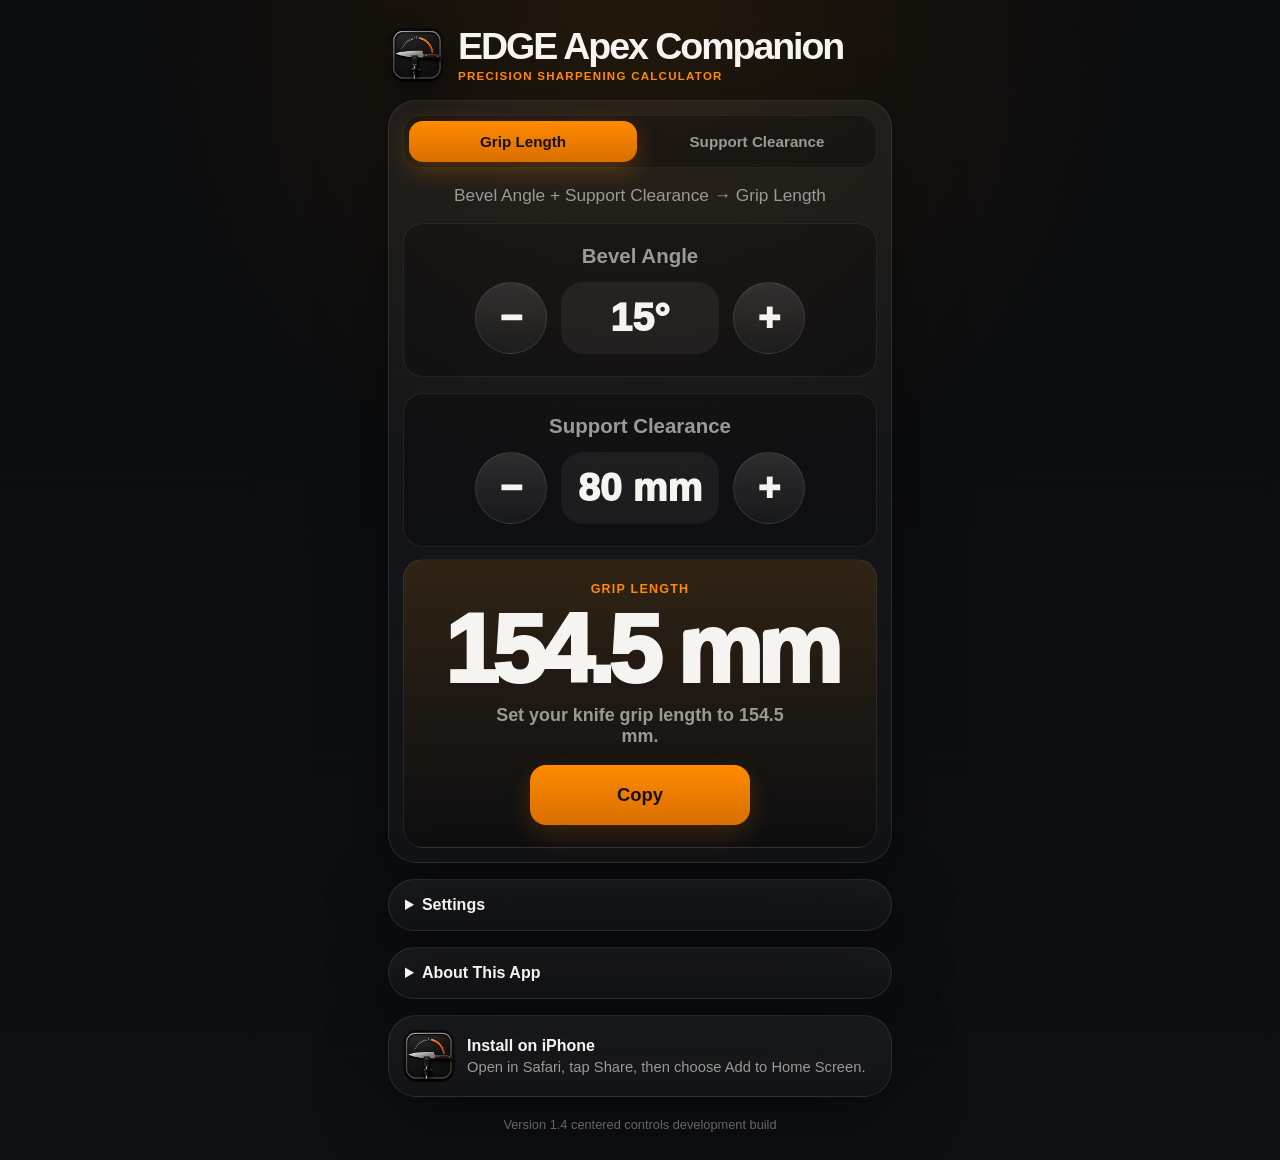
==== index.html @ a78cf737 "v1.4" ====
<!doctype html>
<html lang="en">
<head>
  <meta charset="utf-8">
  <meta name="viewport" content="width=device-width, initial-scale=1, viewport-fit=cover">
  <title>EDGE Apex Companion v1.4</title>
  <meta name="description" content="Grip Length and Support Clearance calculator for the EDGE Apex workflow.">
  <meta name="theme-color" content="#0D0F12">
  <meta name="apple-mobile-web-app-capable" content="yes">
  <meta name="apple-mobile-web-app-title" content="EDGE Apex">
  <meta name="apple-mobile-web-app-status-bar-style" content="black-translucent">
  <link rel="apple-touch-icon" href="assets/icons/icon-180.png">
  <link rel="icon" type="image/png" sizes="192x192" href="assets/icons/icon-192.png">
  <link rel="manifest" href="manifest.json">
  <link rel="stylesheet" href="src/style.css">
</head>
<body>
  <main class="app-shell">
    <header class="app-header">
      <img class="app-icon" src="assets/icons/icon-192.png" alt="">
      <div>
        <h1>EDGE Apex Companion</h1>
        <div class="subtitle">Precision Sharpening Calculator</div>
      </div>
    </header>

    <section class="calculator-card">
      <div class="tabs" role="tablist" aria-label="Calculator mode">
        <button class="tab active" id="tabGrip" type="button">Grip Length</button>
        <button class="tab" id="tabClearance" type="button">Support Clearance</button>
      </div>

      <section id="gripPanel" class="panel">
        <p class="mode-note">Bevel Angle + Support Clearance → Grip Length</p>

        <div class="field-card">
          <label for="angleGrip">Bevel Angle</label>
          <div class="control">
            <button type="button" onclick="stepValue('angleGrip',-0.5)">−</button>
            <input id="angleGrip" value="15" inputmode="decimal">
            <button type="button" onclick="stepValue('angleGrip',0.5)">+</button>
            <span>°</span>
          </div>
        </div>

        <div class="field-card">
          <label for="clearance">Support Clearance</label>
          <div class="control">
            <button type="button" onclick="stepValue('clearance',-1)">−</button>
            <input id="clearance" value="80" inputmode="decimal">
            <button type="button" onclick="stepValue('clearance',1)">+</button>
            <span>mm</span>
          </div>
        </div>

        <div class="result-card">
          <div>
            <div class="result-label">Grip Length</div>
            <div id="gripLengthResult" class="result-value">154.5 mm</div>
            <div id="gripHelp" class="result-help">Set your knife grip length to 154.5 mm.</div>
          </div>
          <button class="copy-btn" type="button" onclick="copyResult()">Copy</button>
        </div>
      </section>

      <section id="clearancePanel" class="panel hidden">
        <p class="mode-note">Bevel Angle + Grip Length → Support Clearance</p>

        <div class="field-card">
          <label for="angleClearance">Bevel Angle</label>
          <div class="control">
            <button type="button" onclick="stepValue('angleClearance',-0.5)">−</button>
            <input id="angleClearance" value="15" inputmode="decimal">
            <button type="button" onclick="stepValue('angleClearance',0.5)">+</button>
            <span>°</span>
          </div>
        </div>

        <div class="field-card">
          <label for="gripLength">Grip Length</label>
          <div class="control">
            <button type="button" onclick="stepValue('gripLength',-1)">−</button>
            <input id="gripLength" value="154.5" inputmode="decimal">
            <button type="button" onclick="stepValue('gripLength',1)">+</button>
            <span>mm</span>
          </div>
        </div>

        <div class="result-card">
          <div>
            <div class="result-label">Support Clearance</div>
            <div id="clearanceResult" class="result-value">80.0 mm</div>
            <div id="clearanceHelp" class="result-help">Set wheel-to-support clearance to 80.0 mm.</div>
          </div>
          <button class="copy-btn" type="button" onclick="copyResult()">Copy</button>
        </div>
      </section>
    </section>

    <details class="settings-card">
      <summary>Settings</summary>

      <div class="field-card compact">
        <label for="wheel">Grinding Wheel Diameter</label>
        <div class="control">
          <button type="button" onclick="stepValue('wheel',-1)">−</button>
          <input id="wheel" value="250" inputmode="decimal">
          <button type="button" onclick="stepValue('wheel',1)">+</button>
          <span>mm</span>
        </div>
      </div>

      <div class="field-card compact">
        <label for="support">Universal Support Diameter</label>
        <div class="control">
          <button type="button" onclick="stepValue('support',-0.5)">−</button>
          <input id="support" value="12" inputmode="decimal">
          <button type="button" onclick="stepValue('support',0.5)">+</button>
          <span>mm</span>
        </div>
      </div>

      <button class="secondary-action" type="button" onclick="resetDefaults()">Reset Defaults</button>
    </details>

    <details class="settings-card">
      <summary>About This App</summary>
      <p class="about-copy">EDGE Apex Companion is a development build for calculating Grip Length and Support Clearance.</p>
      <ul class="checklist">
        <li>✅ App icon finalized</li>
        <li>✅ Hero image finalized</li>
        <li>✅ Grip Length calculator</li>
        <li>✅ Support Clearance calculator</li>
        <li>✅ Add to Home Screen support</li>
        <li>✅ Offline support</li>
      </ul>
    </details>

    <section class="install-card">
      <img src="assets/icons/icon-180.png" alt="">
      <div>
        <strong>Install on iPhone</strong>
        <p>Open in Safari, tap Share, then choose Add to Home Screen.</p>
      </div>
    </section>

    <footer class="footer">Version 1.4 centered controls development build</footer>
  </main>

  <div id="toast" role="status">Copied</div>
  <script src="src/app.js"></script>
</body>
</html>
---- src/style.css ----
:root {
  color-scheme: dark;
  --bg: #0D0F12;
  --panel: #151719;
  --panel-2: #1D2023;
  --text: #F5F4F1;
  --muted: #9A9A96;
  --line: #2A2E33;
  --orange: #FF8A00;
  --orange-2: #D96F00;
  --danger: #ff6b5f;
}

* { box-sizing: border-box; -webkit-tap-highlight-color: transparent; }

html, body { margin: 0; min-height: 100%; }

body {
  font-family: -apple-system, BlinkMacSystemFont, "SF Pro Display", "Segoe UI", sans-serif;
  background:
    radial-gradient(circle at top, rgba(255,138,0,.10), transparent 38%),
    linear-gradient(180deg, #0A0B0D, var(--bg));
  color: var(--text);
}

.app-shell {
  width: min(100%, 540px);
  margin: 0 auto;
  padding: max(18px, env(safe-area-inset-top)) 18px max(24px, env(safe-area-inset-bottom));
}

.app-header {
  display: flex;
  align-items: center;
  gap: 14px;
  padding: 10px 2px 18px;
}

.app-icon {
  width: 54px;
  height: 54px;
  border-radius: 14px;
  box-shadow: 0 10px 28px rgba(0,0,0,.45);
  flex: 0 0 auto;
}

h1 {
  margin: 0;
  font-size: clamp(1.7rem, 7vw, 2.35rem);
  line-height: .96;
  letter-spacing: -.055em;
}

.subtitle {
  margin-top: 6px;
  color: var(--orange);
  text-transform: uppercase;
  letter-spacing: .11em;
  font-size: .72rem;
  font-weight: 850;
}

.calculator-card, .settings-card, .install-card {
  background: linear-gradient(180deg, rgba(255,255,255,.055), rgba(255,255,255,.025));
  border: 1px solid rgba(255,255,255,.09);
  border-radius: 28px;
  box-shadow: 0 24px 70px rgba(0,0,0,.42);
}

.calculator-card {
  overflow: hidden;
  padding: 14px;
}

.tabs {
  display: grid;
  grid-template-columns: 1fr 1fr;
  padding: 5px;
  gap: 6px;
  border-radius: 18px;
  background: rgba(0,0,0,.28);
  border: 1px solid rgba(255,255,255,.06);
}

.tab {
  border: 0;
  border-radius: 14px;
  padding: 12px 8px;
  background: transparent;
  color: var(--muted);
  font-weight: 850;
  font-size: .95rem;
}

.tab.active {
  background: linear-gradient(180deg, var(--orange), var(--orange-2));
  color: #17100A;
  box-shadow: 0 8px 24px rgba(255,138,0,.25);
}

.mode-note {
  color: var(--muted);
  font-size: .92rem;
  margin: 16px 4px 14px;
}

.field-card, .result-card {
  background: rgba(0,0,0,.24);
  border: 1px solid rgba(255,255,255,.075);
  border-radius: 20px;
  padding: 14px;
  margin-top: 12px;
}

.field-card.compact { margin-top: 14px; }

label {
  display: block;
  color: var(--muted);
  font-weight: 750;
  margin-bottom: 9px;
}

.control {
  display: grid;
  grid-template-columns: 46px 1fr 46px 42px;
  gap: 8px;
  align-items: center;
}

.control button {
  height: 46px;
  border-radius: 50%;
  border: 1px solid rgba(255,255,255,.10);
  background: linear-gradient(180deg, rgba(255,255,255,.12), rgba(255,255,255,.04));
  color: var(--text);
  font-size: 1.45rem;
  font-weight: 800;
}

input {
  width: 100%;
  height: 48px;
  border: 0;
  outline: 0;
  border-radius: 14px;
  background: rgba(255,255,255,.055);
  color: var(--text);
  font-size: 1.7rem;
  text-align: center;
  font-weight: 850;
}

.control span {
  color: var(--muted);
  font-weight: 800;
}

.result-card {
  display: grid;
  grid-template-columns: 1fr auto;
  gap: 14px;
  align-items: center;
  background: linear-gradient(180deg, rgba(255,138,0,.12), rgba(0,0,0,.22));
}

.result-label {
  color: var(--orange);
  text-transform: uppercase;
  letter-spacing: .10em;
  font-size: .78rem;
  font-weight: 900;
}

.result-value {
  margin-top: 4px;
  font-size: clamp(2.6rem, 14vw, 4.1rem);
  line-height: .95;
  font-weight: 950;
  letter-spacing: -.06em;
}

.result-help {
  margin-top: 9px;
  color: var(--muted);
  font-weight: 650;
}

.copy-btn, .secondary-action {
  border: 0;
  border-radius: 16px;
  background: linear-gradient(180deg, var(--orange), var(--orange-2));
  color: #17100A;
  font-weight: 900;
  padding: 14px 16px;
  box-shadow: 0 10px 24px rgba(255,138,0,.18);
}

.settings-card {
  padding: 16px;
  margin-top: 16px;
}

summary {
  cursor: pointer;
  font-weight: 900;
  color: var(--text);
}

.about-copy, .checklist {
  color: var(--muted);
  line-height: 1.45;
}

.checklist {
  padding-left: 18px;
}

.secondary-action {
  width: 100%;
  margin-top: 14px;
  background: transparent;
  color: var(--orange);
  border: 1px solid rgba(255,138,0,.45);
  box-shadow: none;
}

.install-card {
  margin-top: 16px;
  padding: 14px;
  display: flex;
  align-items: center;
  gap: 12px;
}

.install-card p {
  margin: 4px 0 0;
  color: var(--muted);
  font-size: .92rem;
}

.install-card img {
  width: 52px;
  height: 52px;
  border-radius: 14px;
  flex: 0 0 auto;
}

.footer {
  padding: 20px 0 4px;
  color: #666;
  text-align: center;
  font-size: .8rem;
}

.hidden { display: none; }

.error {
  color: var(--danger) !important;
  font-size: 1.6rem !important;
}

#toast {
  position: fixed;
  left: 50%;
  bottom: 24px;
  transform: translateX(-50%) translateY(18px);
  background: #191B1F;
  border: 1px solid rgba(255,255,255,.10);
  color: var(--text);
  padding: 10px 16px;
  border-radius: 999px;
  opacity: 0;
  transition: opacity .2s, transform .2s;
}

#toast.show {
  opacity: 1;
  transform: translateX(-50%) translateY(0);
}

@media (max-width: 380px) {
  .app-shell { padding-left: 12px; padding-right: 12px; }
  .app-icon { width: 48px; height: 48px; }
  h1 { font-size: 1.52rem; }
  .control { grid-template-columns: 58px 1fr 58px 42px; }
  .result-card { grid-template-columns: 1fr; }
  .copy-btn { width: 100%; }
}


/* v1.2 phone-first control sizing */
.control {
  grid-template-columns: 64px 1fr 64px 48px;
  gap: 12px;
}

.control button {
  width: 64px;
  height: 64px;
  font-size: 2.25rem;
  line-height: 1;
  font-weight: 950;
}

input {
  height: 64px;
  font-size: 2.35rem;
  font-weight: 950;
}

.control span {
  font-size: 1.55rem;
}

.field-card {
  padding: 18px;
  margin-top: 16px;
}

label {
  font-size: 1.25rem;
}

.result-value {
  font-size: clamp(4.2rem, 20vw, 5.6rem);
}

.result-help {
  font-size: 1.15rem;
}

.copy-btn {
  font-size: 1.1rem;
  min-height: 58px;
  min-width: 94px;
}

.mode-note {
  font-size: 1.05rem;
  line-height: 1.35;
}

@media (max-width: 380px) {
  .control {
    grid-template-columns: 56px 1fr 56px 40px;
    gap: 10px;
  }

  .control button {
    width: 56px;
    height: 56px;
    font-size: 2rem;
  }

  input {
    height: 58px;
    font-size: 2.1rem;
  }

  .result-value {
    font-size: clamp(3.8rem, 19vw, 5rem);
  }
}


/* v1.4 centered phone controls */
.field-card {
  text-align: center;
  padding: 20px 16px 22px;
}

label {
  text-align: center;
  font-size: 1.28rem;
  margin-bottom: 14px;
}

.control {
  display: grid;
  grid-template-columns: 72px minmax(128px, 1fr) 72px;
  gap: 14px;
  align-items: center;
  justify-content: center;
  max-width: 330px;
  margin: 0 auto;
}

.control button {
  width: 72px;
  height: 72px;
  border-radius: 50%;
  font-size: 2.4rem;
  line-height: 1;
}

.control span {
  display: none;
}

input {
  height: 72px;
  font-size: 2.45rem;
  border-radius: 22px;
}

.result-card {
  display: block;
  text-align: center;
  padding: 22px 18px;
}

.result-value {
  font-size: clamp(4.5rem, 22vw, 6rem);
  margin-top: 8px;
}

.result-help {
  font-size: 1.12rem;
  max-width: 320px;
  margin-left: auto;
  margin-right: auto;
}

.copy-btn {
  margin-top: 18px;
  width: min(100%, 220px);
  min-height: 60px;
  font-size: 1.15rem;
}

.mode-note {
  text-align: center;
  font-size: 1.08rem;
}

@media (max-width: 380px) {
  .control {
    grid-template-columns: 62px minmax(108px, 1fr) 62px;
    gap: 10px;
    max-width: 290px;
  }

  .control button {
    width: 62px;
    height: 62px;
    font-size: 2.15rem;
  }

  input {
    height: 64px;
    font-size: 2.15rem;
  }

  .result-value {
    font-size: clamp(3.9rem, 20vw, 5.2rem);
  }
}
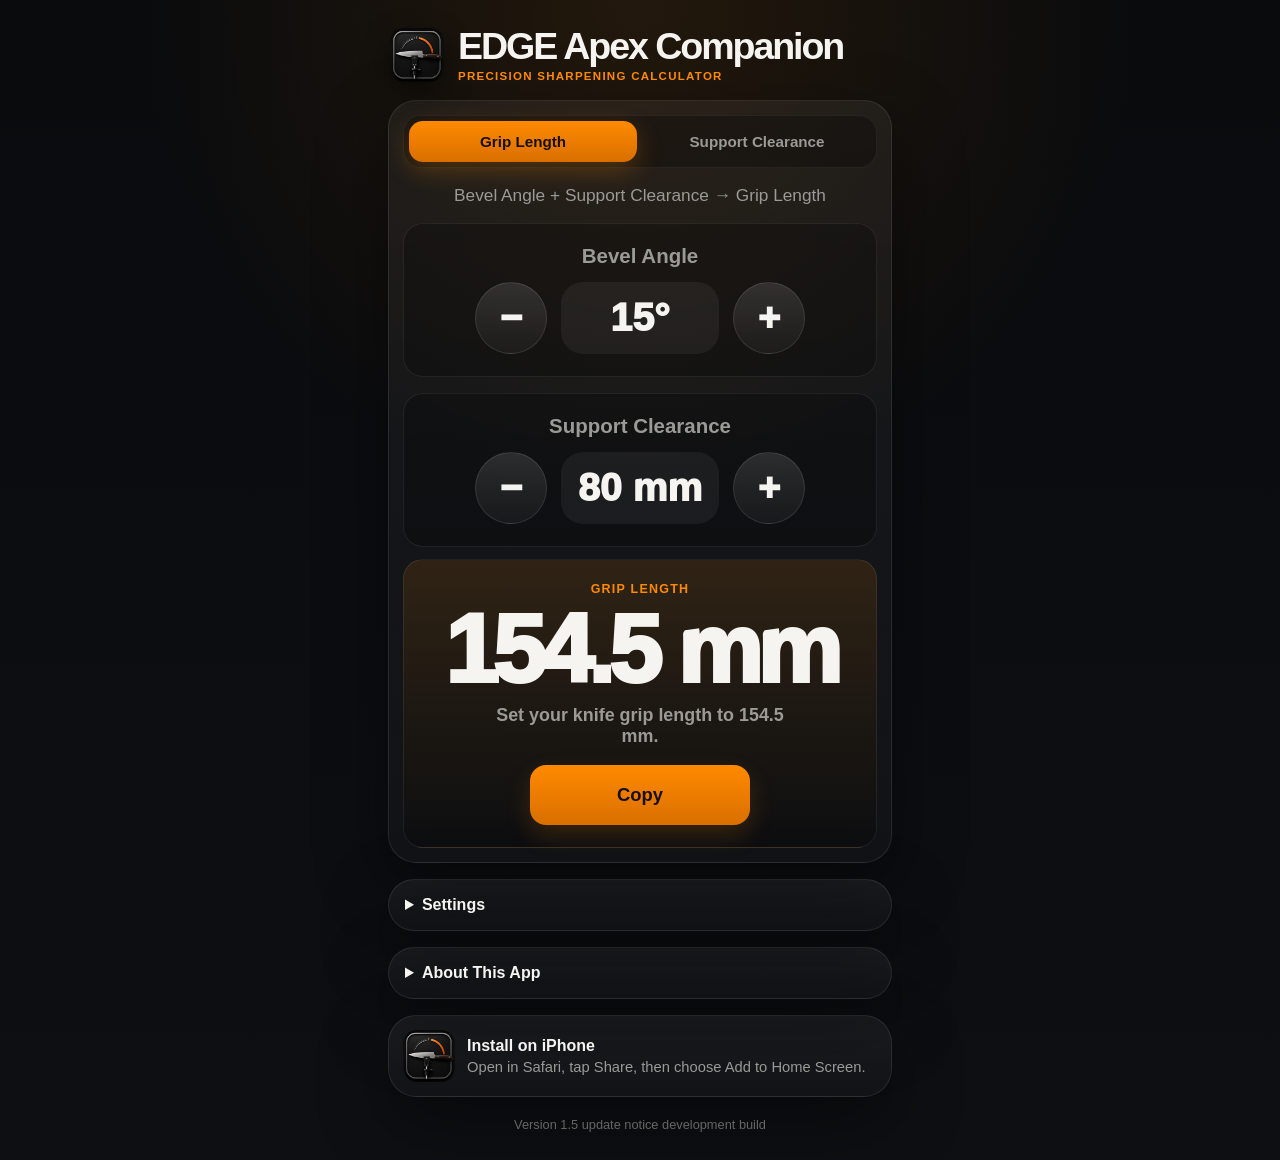
==== commit 7317635b: "v1.4" ====
--- a/index.html
+++ b/index.html
@@ -3,7 +3,7 @@
 <head>
   <meta charset="utf-8">
   <meta name="viewport" content="width=device-width, initial-scale=1, viewport-fit=cover">
-  <title>EDGE Apex Companion v1.4</title>
+  <title>EDGE Apex Companion v1.5</title>
   <meta name="description" content="Grip Length and Support Clearance calculator for the EDGE Apex workflow.">
   <meta name="theme-color" content="#0D0F12">
   <meta name="apple-mobile-web-app-capable" content="yes">
@@ -126,6 +126,8 @@
     <details class="settings-card">
       <summary>About This App</summary>
       <p class="about-copy">EDGE Apex Companion is a development build for calculating Grip Length and Support Clearance.</p>
+      <p class="about-copy"><strong>Current version:</strong> 1.5</p>
+      <button class="secondary-action" type="button" onclick="checkForUpdate(true)">Check for Update</button>
       <ul class="checklist">
         <li>✅ App icon finalized</li>
         <li>✅ Hero image finalized</li>
@@ -144,7 +146,22 @@
       </div>
     </section>
 
-    <footer class="footer">Version 1.4 centered controls development build</footer>
+    <section class="update-card hidden" id="updateCard">
+      <div>
+        <strong>Update Available</strong>
+        <p id="updateMessage">A newer version of EDGE Apex Companion is available.</p>
+        <ol>
+          <li>Open this app while connected to the internet.</li>
+          <li>Tap <strong>Update Now</strong>.</li>
+          <li>Close the Home Screen app completely.</li>
+          <li>Reopen it.</li>
+        </ol>
+        <p class="small-note">If it still does not update, remove it from the Home Screen and add it again from Safari.</p>
+      </div>
+      <button class="secondary-action" type="button" onclick="updateNow()">Update Now</button>
+    </section>
+
+    <footer class="footer">Version 1.5 update notice development build</footer>
   </main>
 
   <div id="toast" role="status">Copied</div>
--- a/src/style.css
+++ b/src/style.css
@@ -456,3 +456,28 @@
     font-size: clamp(3.9rem, 20vw, 5.2rem);
   }
 }
+
+
+/* v1.5 update notice */
+.update-card {
+  margin-top: 16px;
+  padding: 16px;
+  background: linear-gradient(180deg, rgba(255,138,0,.14), rgba(255,255,255,.025));
+  border: 1px solid rgba(255,138,0,.35);
+  border-radius: 28px;
+  box-shadow: 0 24px 70px rgba(0,0,0,.42);
+}
+
+.update-card p,
+.update-card ol {
+  color: var(--muted);
+  line-height: 1.45;
+}
+
+.update-card ol {
+  padding-left: 22px;
+}
+
+.small-note {
+  font-size: .92rem;
+}
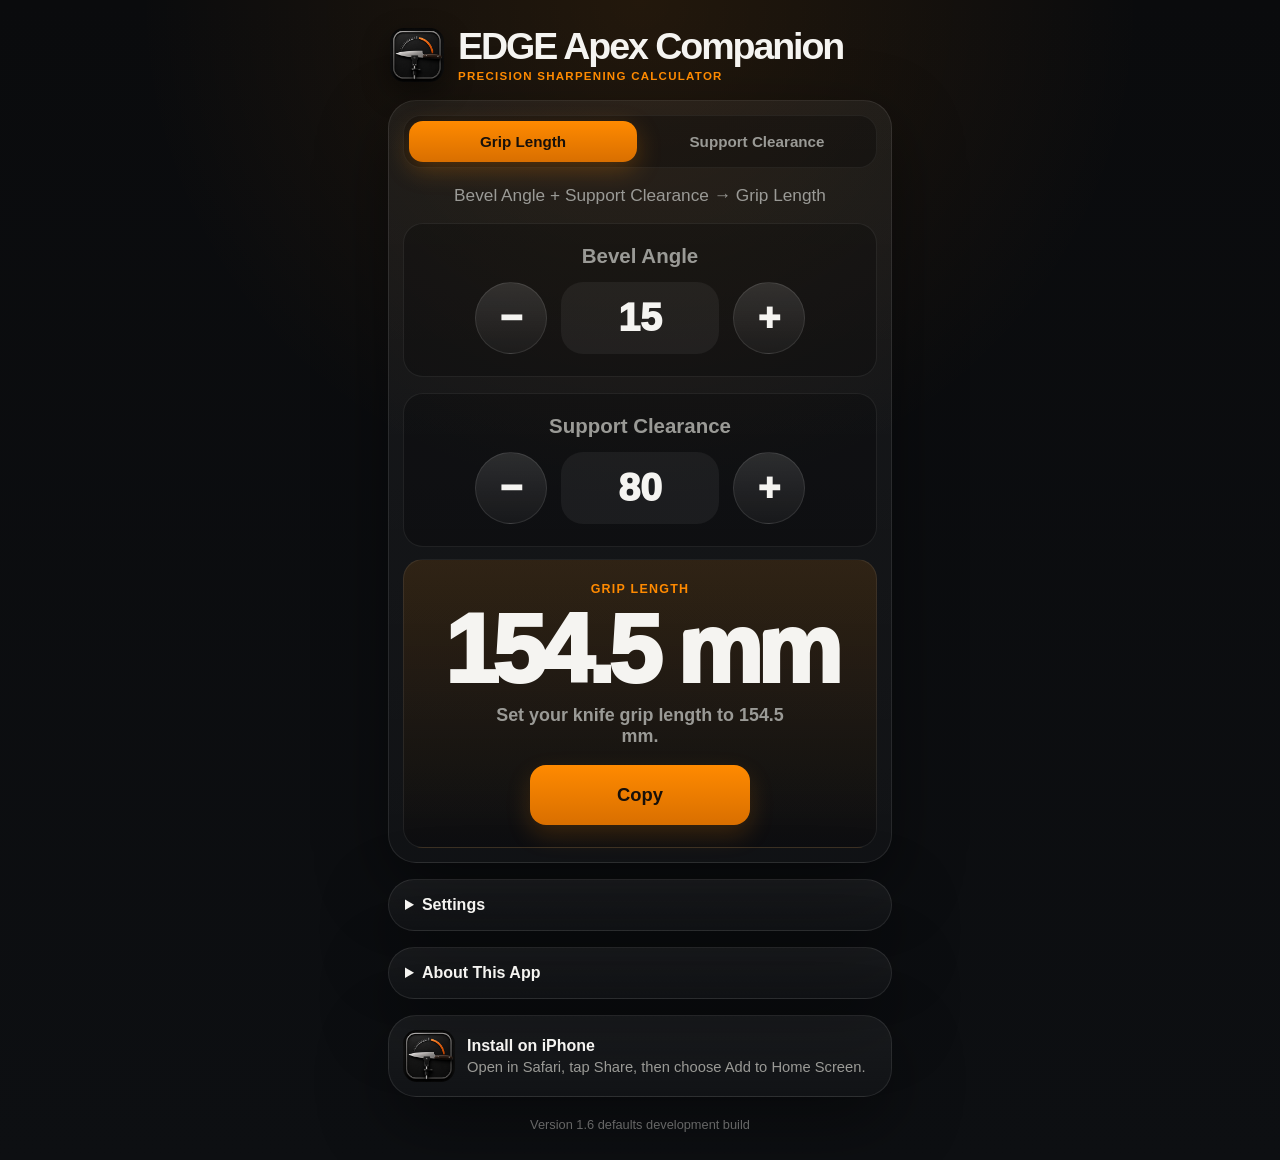
==== commit 142bf725: "v1.6" ====
--- a/index.html
+++ b/index.html
@@ -3,7 +3,7 @@
 <head>
   <meta charset="utf-8">
   <meta name="viewport" content="width=device-width, initial-scale=1, viewport-fit=cover">
-  <title>EDGE Apex Companion v1.5</title>
+  <title>EDGE Apex Companion v1.6</title>
   <meta name="description" content="Grip Length and Support Clearance calculator for the EDGE Apex workflow.">
   <meta name="theme-color" content="#0D0F12">
   <meta name="apple-mobile-web-app-capable" content="yes">
@@ -111,14 +111,36 @@
       </div>
 
       <div class="field-card compact">
-        <label for="support">Universal Support Diameter</label>
+        <label for="defaultAngle">Default Bevel Angle</label>
         <div class="control">
-          <button type="button" onclick="stepValue('support',-0.5)">−</button>
-          <input id="support" value="12" inputmode="decimal">
-          <button type="button" onclick="stepValue('support',0.5)">+</button>
+          <button type="button" onclick="stepValue('defaultAngle',-0.5)">−</button>
+          <input id="defaultAngle" value="15" inputmode="decimal">
+          <button type="button" onclick="stepValue('defaultAngle',0.5)">+</button>
+          <span>°</span>
+        </div>
+      </div>
+
+      <div class="field-card compact">
+        <label for="defaultClearance">Default Support Clearance</label>
+        <div class="control">
+          <button type="button" onclick="stepValue('defaultClearance',-1)">−</button>
+          <input id="defaultClearance" value="80" inputmode="decimal">
+          <button type="button" onclick="stepValue('defaultClearance',1)">+</button>
           <span>mm</span>
         </div>
       </div>
+
+      <div class="field-card compact">
+        <label for="defaultGripLength">Default Grip Length</label>
+        <div class="control">
+          <button type="button" onclick="stepValue('defaultGripLength',-1)">−</button>
+          <input id="defaultGripLength" value="154.5" inputmode="decimal">
+          <button type="button" onclick="stepValue('defaultGripLength',1)">+</button>
+          <span>mm</span>
+        </div>
+      </div>
+
+      <button class="secondary-action" type="button" onclick="applyDefaults()">Apply Defaults</button>
 
       <button class="secondary-action" type="button" onclick="resetDefaults()">Reset Defaults</button>
     </details>
@@ -126,7 +148,7 @@
     <details class="settings-card">
       <summary>About This App</summary>
       <p class="about-copy">EDGE Apex Companion is a development build for calculating Grip Length and Support Clearance.</p>
-      <p class="about-copy"><strong>Current version:</strong> 1.5</p>
+      <p class="about-copy"><strong>Current version:</strong> 1.6</p>
       <button class="secondary-action" type="button" onclick="checkForUpdate(true)">Check for Update</button>
       <ul class="checklist">
         <li>✅ App icon finalized</li>
@@ -161,7 +183,7 @@
       <button class="secondary-action" type="button" onclick="updateNow()">Update Now</button>
     </section>
 
-    <footer class="footer">Version 1.5 update notice development build</footer>
+    <footer class="footer">Version 1.6 defaults development build</footer>
   </main>
 
   <div id="toast" role="status">Copied</div>
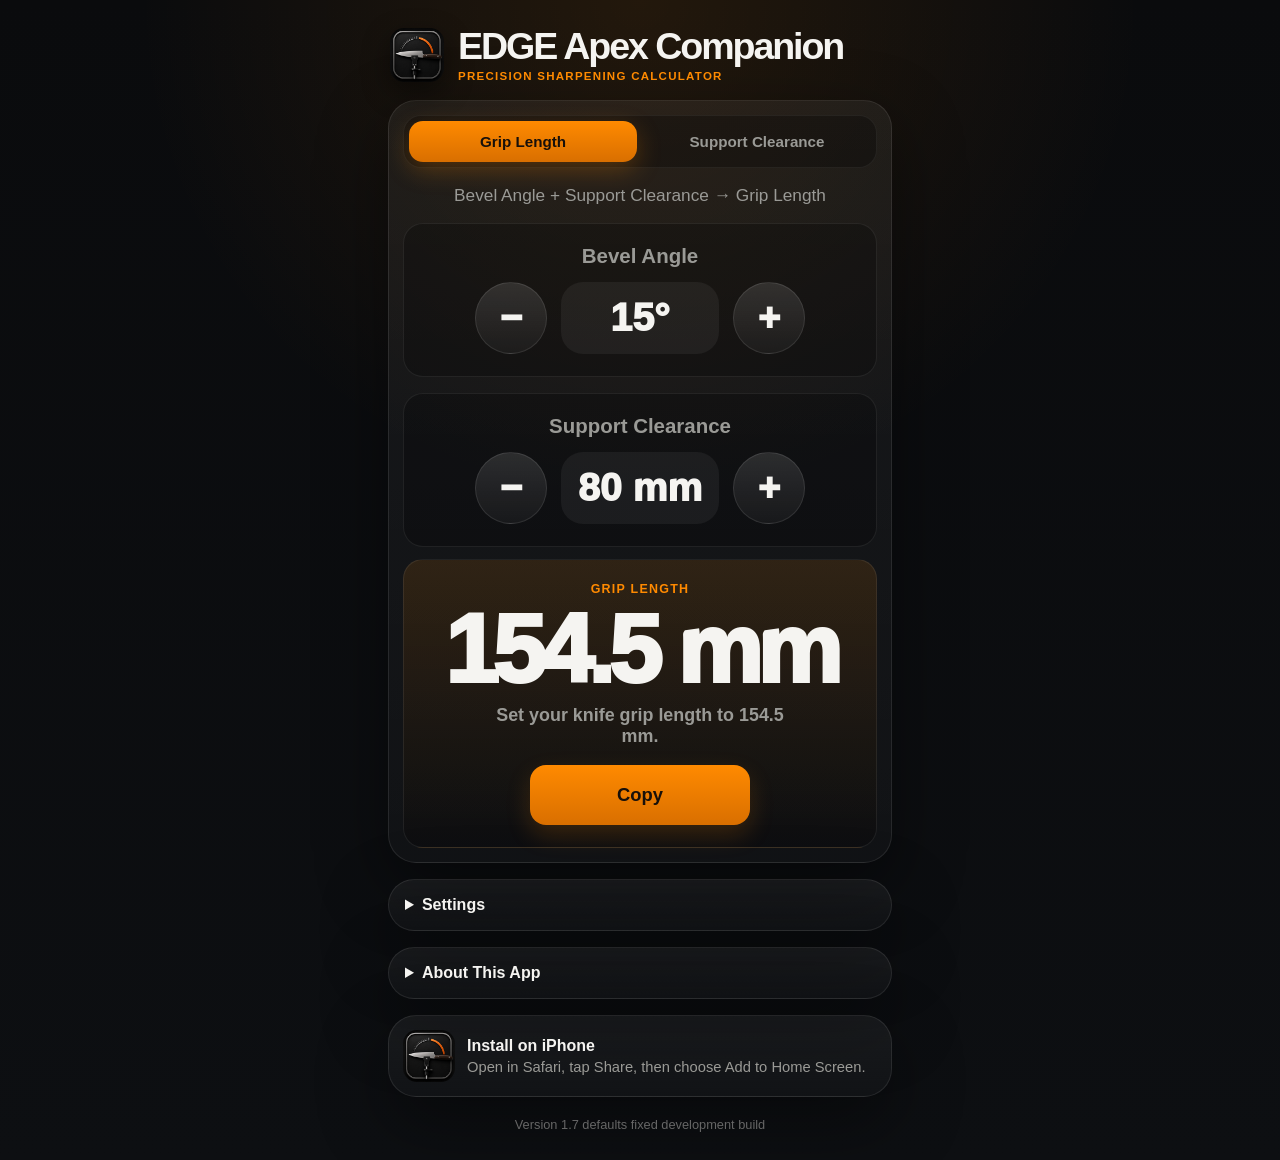
==== commit 05f7b1f5: "v1.7" ====
--- a/index.html
+++ b/index.html
@@ -3,7 +3,7 @@
 <head>
   <meta charset="utf-8">
   <meta name="viewport" content="width=device-width, initial-scale=1, viewport-fit=cover">
-  <title>EDGE Apex Companion v1.6</title>
+  <title>EDGE Apex Companion v1.7</title>
   <meta name="description" content="Grip Length and Support Clearance calculator for the EDGE Apex workflow.">
   <meta name="theme-color" content="#0D0F12">
   <meta name="apple-mobile-web-app-capable" content="yes">
@@ -140,7 +140,7 @@
         </div>
       </div>
 
-      <button class="secondary-action" type="button" onclick="applyDefaults()">Apply Defaults</button>
+      <button class="secondary-action" type="button" onclick="applyDefaults()">Apply Defaults to Current Tab</button>
 
       <button class="secondary-action" type="button" onclick="resetDefaults()">Reset Defaults</button>
     </details>
@@ -148,7 +148,7 @@
     <details class="settings-card">
       <summary>About This App</summary>
       <p class="about-copy">EDGE Apex Companion is a development build for calculating Grip Length and Support Clearance.</p>
-      <p class="about-copy"><strong>Current version:</strong> 1.6</p>
+      <p class="about-copy"><strong>Current version:</strong> 1.7</p>
       <button class="secondary-action" type="button" onclick="checkForUpdate(true)">Check for Update</button>
       <ul class="checklist">
         <li>✅ App icon finalized</li>
@@ -183,7 +183,7 @@
       <button class="secondary-action" type="button" onclick="updateNow()">Update Now</button>
     </section>
 
-    <footer class="footer">Version 1.6 defaults development build</footer>
+    <footer class="footer">Version 1.7 defaults fixed development build</footer>
   </main>
 
   <div id="toast" role="status">Copied</div>
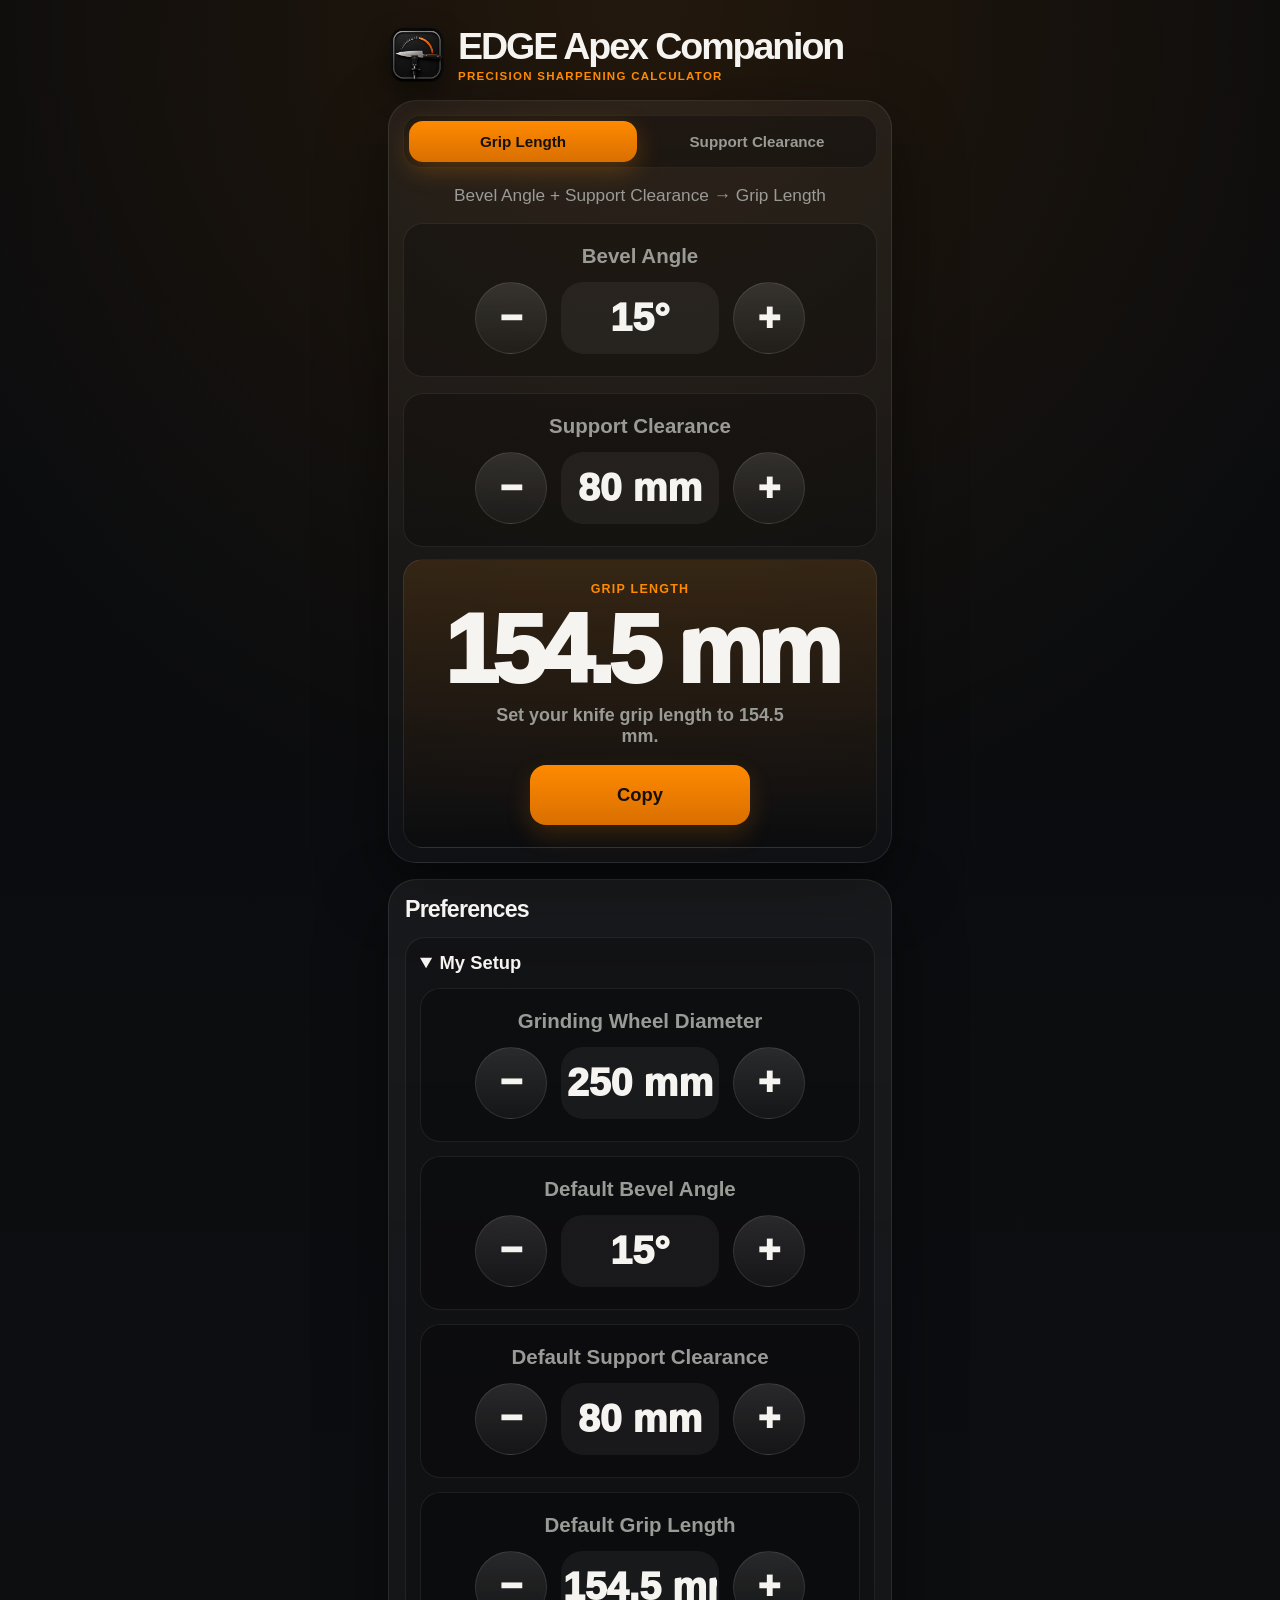
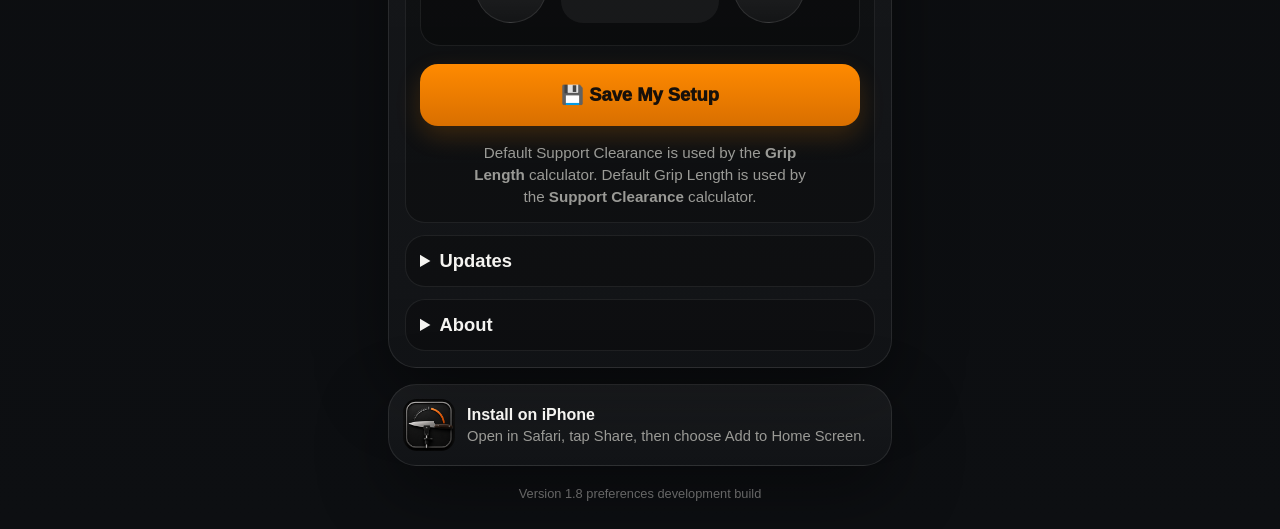
==== commit dd3e2a93: "v1.8" ====
--- a/index.html
+++ b/index.html
@@ -3,7 +3,7 @@
 <head>
   <meta charset="utf-8">
   <meta name="viewport" content="width=device-width, initial-scale=1, viewport-fit=cover">
-  <title>EDGE Apex Companion v1.7</title>
+  <title>EDGE Apex Companion v1.8</title>
   <meta name="description" content="Grip Length and Support Clearance calculator for the EDGE Apex workflow.">
   <meta name="theme-color" content="#0D0F12">
   <meta name="apple-mobile-web-app-capable" content="yes">
@@ -97,68 +97,79 @@
       </section>
     </section>
 
-    <details class="settings-card">
-      <summary>Settings</summary>
-
-      <div class="field-card compact">
-        <label for="wheel">Grinding Wheel Diameter</label>
-        <div class="control">
-          <button type="button" onclick="stepValue('wheel',-1)">−</button>
-          <input id="wheel" value="250" inputmode="decimal">
-          <button type="button" onclick="stepValue('wheel',1)">+</button>
-          <span>mm</span>
-        </div>
-      </div>
-
-      <div class="field-card compact">
-        <label for="defaultAngle">Default Bevel Angle</label>
-        <div class="control">
-          <button type="button" onclick="stepValue('defaultAngle',-0.5)">−</button>
-          <input id="defaultAngle" value="15" inputmode="decimal">
-          <button type="button" onclick="stepValue('defaultAngle',0.5)">+</button>
-          <span>°</span>
-        </div>
-      </div>
-
-      <div class="field-card compact">
-        <label for="defaultClearance">Default Support Clearance</label>
-        <div class="control">
-          <button type="button" onclick="stepValue('defaultClearance',-1)">−</button>
-          <input id="defaultClearance" value="80" inputmode="decimal">
-          <button type="button" onclick="stepValue('defaultClearance',1)">+</button>
-          <span>mm</span>
-        </div>
-      </div>
-
-      <div class="field-card compact">
-        <label for="defaultGripLength">Default Grip Length</label>
-        <div class="control">
-          <button type="button" onclick="stepValue('defaultGripLength',-1)">−</button>
-          <input id="defaultGripLength" value="154.5" inputmode="decimal">
-          <button type="button" onclick="stepValue('defaultGripLength',1)">+</button>
-          <span>mm</span>
-        </div>
-      </div>
-
-      <button class="secondary-action" type="button" onclick="applyDefaults()">Apply Defaults to Current Tab</button>
-
-      <button class="secondary-action" type="button" onclick="resetDefaults()">Reset Defaults</button>
-    </details>
-
-    <details class="settings-card">
-      <summary>About This App</summary>
-      <p class="about-copy">EDGE Apex Companion is a development build for calculating Grip Length and Support Clearance.</p>
-      <p class="about-copy"><strong>Current version:</strong> 1.7</p>
-      <button class="secondary-action" type="button" onclick="checkForUpdate(true)">Check for Update</button>
-      <ul class="checklist">
-        <li>✅ App icon finalized</li>
-        <li>✅ Hero image finalized</li>
-        <li>✅ Grip Length calculator</li>
-        <li>✅ Support Clearance calculator</li>
-        <li>✅ Add to Home Screen support</li>
-        <li>✅ Offline support</li>
-      </ul>
-    </details>
+    <section class="preferences-card">
+      <h2>Preferences</h2>
+
+      <details class="preference-section" open>
+        <summary>My Setup</summary>
+
+        <div class="field-card compact">
+          <label for="wheel">Grinding Wheel Diameter</label>
+          <div class="control">
+            <button type="button" onclick="stepValue('wheel',-1)">−</button>
+            <input id="wheel" value="250 mm" inputmode="decimal">
+            <button type="button" onclick="stepValue('wheel',1)">+</button>
+            <span>mm</span>
+          </div>
+        </div>
+
+        <div class="field-card compact">
+          <label for="defaultAngle">Default Bevel Angle</label>
+          <div class="control">
+            <button type="button" onclick="stepValue('defaultAngle',-0.5)">−</button>
+            <input id="defaultAngle" value="15°" inputmode="decimal">
+            <button type="button" onclick="stepValue('defaultAngle',0.5)">+</button>
+            <span>°</span>
+          </div>
+        </div>
+
+        <div class="field-card compact">
+          <label for="defaultClearance">Default Support Clearance</label>
+          <div class="control">
+            <button type="button" onclick="stepValue('defaultClearance',-1)">−</button>
+            <input id="defaultClearance" value="80 mm" inputmode="decimal">
+            <button type="button" onclick="stepValue('defaultClearance',1)">+</button>
+            <span>mm</span>
+          </div>
+        </div>
+
+        <div class="field-card compact">
+          <label for="defaultGripLength">Default Grip Length</label>
+          <div class="control">
+            <button type="button" onclick="stepValue('defaultGripLength',-1)">−</button>
+            <input id="defaultGripLength" value="154.5 mm" inputmode="decimal">
+            <button type="button" onclick="stepValue('defaultGripLength',1)">+</button>
+            <span>mm</span>
+          </div>
+        </div>
+
+        <button class="primary-action" type="button" onclick="saveMySetup()">💾 Save My Setup</button>
+
+        <p class="preference-note">
+          Default Support Clearance is used by the <strong>Grip Length</strong> calculator.
+          Default Grip Length is used by the <strong>Support Clearance</strong> calculator.
+        </p>
+      </details>
+
+      <details class="preference-section">
+        <summary>Updates</summary>
+        <p class="about-copy"><strong>Current version:</strong> 1.8</p>
+        <button class="secondary-action" type="button" onclick="checkForUpdate(true)">Check for Update</button>
+        <p class="about-copy">If a Home Screen app does not refresh after an update, close it completely and reopen it. If needed, remove it from the Home Screen and add it again from Safari.</p>
+      </details>
+
+      <details class="preference-section">
+        <summary>About</summary>
+        <p class="about-copy">EDGE Apex Companion is a development build for calculating Grip Length and Support Clearance.</p>
+        <ul class="checklist">
+          <li>✅ Grip Length calculator</li>
+          <li>✅ Support Clearance calculator</li>
+          <li>✅ Add to Home Screen support</li>
+          <li>✅ Offline support</li>
+          <li>✅ My Setup preferences</li>
+        </ul>
+      </details>
+    </section>
 
     <section class="install-card">
       <img src="assets/icons/icon-180.png" alt="">
@@ -183,7 +194,7 @@
       <button class="secondary-action" type="button" onclick="updateNow()">Update Now</button>
     </section>
 
-    <footer class="footer">Version 1.7 defaults fixed development build</footer>
+    <footer class="footer">Version 1.8 preferences development build</footer>
   </main>
 
   <div id="toast" role="status">Copied</div>
--- a/src/style.css
+++ b/src/style.css
@@ -481,3 +481,54 @@
 .small-note {
   font-size: .92rem;
 }
+
+
+/* v1.8 preferences menu */
+.preferences-card {
+  margin-top: 16px;
+  padding: 16px;
+  background: linear-gradient(180deg, rgba(255,255,255,.055), rgba(255,255,255,.025));
+  border: 1px solid rgba(255,255,255,.09);
+  border-radius: 28px;
+  box-shadow: 0 24px 70px rgba(0,0,0,.42);
+}
+
+.preferences-card h2 {
+  margin: 0 0 14px;
+  font-size: 1.45rem;
+  letter-spacing: -.035em;
+}
+
+.preference-section {
+  margin-top: 12px;
+  padding: 14px;
+  border-radius: 20px;
+  background: rgba(0,0,0,.22);
+  border: 1px solid rgba(255,255,255,.075);
+}
+
+.preference-section summary {
+  font-size: 1.15rem;
+}
+
+.preference-note {
+  color: var(--muted);
+  font-size: .95rem;
+  line-height: 1.45;
+  text-align: center;
+  margin: 16px auto 0;
+  max-width: 340px;
+}
+
+.primary-action {
+  width: 100%;
+  min-height: 62px;
+  margin-top: 18px;
+  border: 0;
+  border-radius: 18px;
+  background: linear-gradient(180deg, var(--orange), var(--orange-2));
+  color: #17100A;
+  font-weight: 950;
+  font-size: 1.15rem;
+  box-shadow: 0 10px 24px rgba(255,138,0,.18);
+}
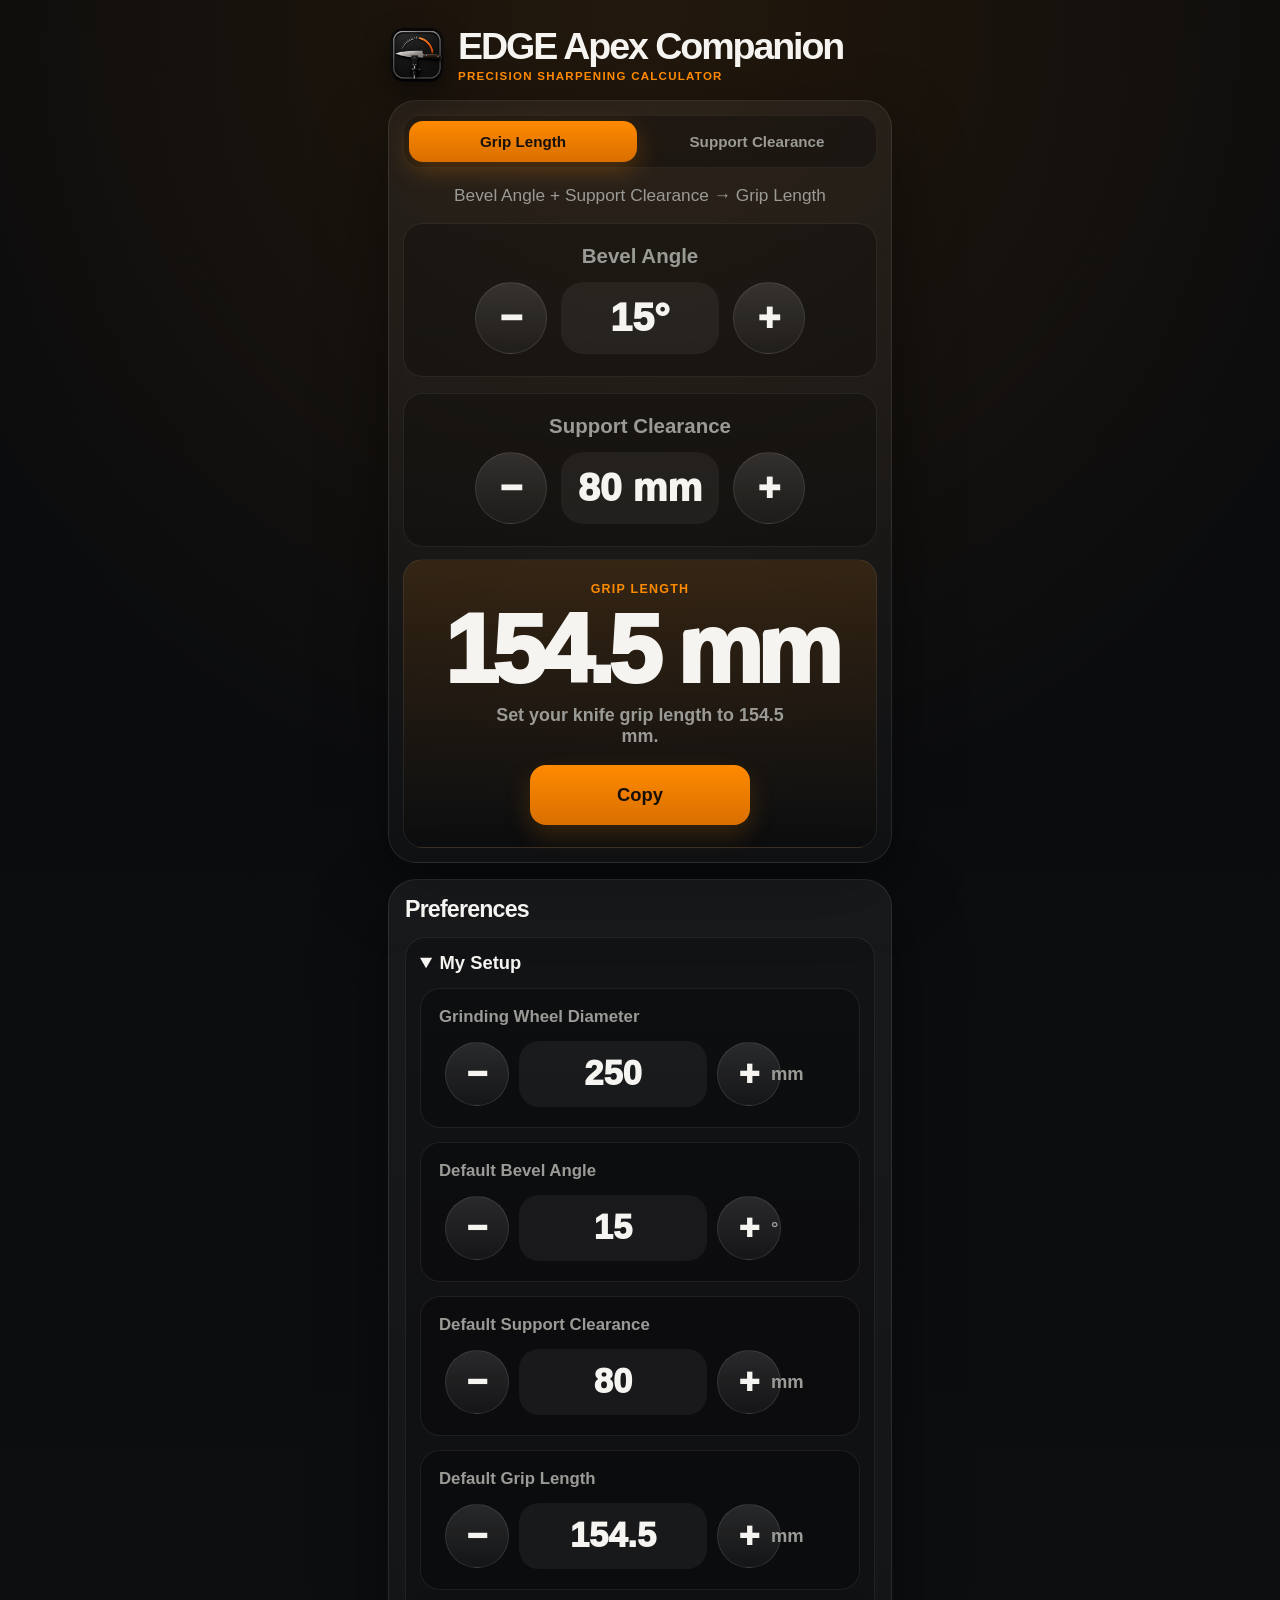
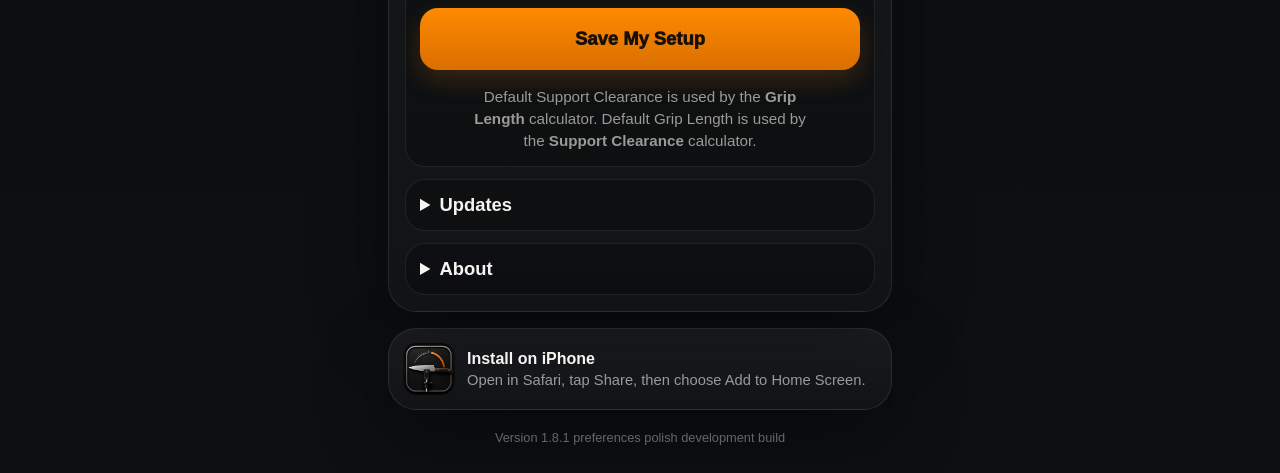
==== commit 5de24683: "v1.8.1" ====
--- a/index.html
+++ b/index.html
@@ -3,7 +3,7 @@
 <head>
   <meta charset="utf-8">
   <meta name="viewport" content="width=device-width, initial-scale=1, viewport-fit=cover">
-  <title>EDGE Apex Companion v1.8</title>
+  <title>EDGE Apex Companion v1.8.1</title>
   <meta name="description" content="Grip Length and Support Clearance calculator for the EDGE Apex workflow.">
   <meta name="theme-color" content="#0D0F12">
   <meta name="apple-mobile-web-app-capable" content="yes">
@@ -143,7 +143,7 @@
           </div>
         </div>
 
-        <button class="primary-action" type="button" onclick="saveMySetup()">💾 Save My Setup</button>
+        <button class="primary-action" type="button" onclick="saveMySetup()">Save My Setup</button>
 
         <p class="preference-note">
           Default Support Clearance is used by the <strong>Grip Length</strong> calculator.
@@ -153,7 +153,7 @@
 
       <details class="preference-section">
         <summary>Updates</summary>
-        <p class="about-copy"><strong>Current version:</strong> 1.8</p>
+        <p class="about-copy"><strong>Current version:</strong> 1.8.1</p>
         <button class="secondary-action" type="button" onclick="checkForUpdate(true)">Check for Update</button>
         <p class="about-copy">If a Home Screen app does not refresh after an update, close it completely and reopen it. If needed, remove it from the Home Screen and add it again from Safari.</p>
       </details>
@@ -194,7 +194,7 @@
       <button class="secondary-action" type="button" onclick="updateNow()">Update Now</button>
     </section>
 
-    <footer class="footer">Version 1.8 preferences development build</footer>
+    <footer class="footer">Version 1.8.1 preferences polish development build</footer>
   </main>
 
   <div id="toast" role="status">Copied</div>
--- a/src/style.css
+++ b/src/style.css
@@ -532,3 +532,71 @@
   font-size: 1.15rem;
   box-shadow: 0 10px 24px rgba(255,138,0,.18);
 }
+
+
+/* v1.8.1 preferences polish: units outside the value box */
+.preference-section .field-card {
+  text-align: left;
+  padding: 18px 14px 20px;
+}
+
+.preference-section .field-card label {
+  text-align: left;
+  font-size: 1.05rem;
+  font-weight: 750;
+  margin-left: 4px;
+  margin-bottom: 14px;
+}
+
+.preference-section .control {
+  grid-template-columns: 64px minmax(138px, 1fr) 44px 64px;
+  max-width: 390px;
+  gap: 10px;
+}
+
+.preference-section .control span {
+  display: block;
+  font-size: 1.15rem;
+  font-weight: 850;
+  color: var(--muted);
+  text-align: left;
+}
+
+.preference-section .control input {
+  min-width: 0;
+  font-size: 2.15rem;
+  height: 66px;
+  border-radius: 20px;
+}
+
+.preference-section .control button {
+  width: 64px;
+  height: 64px;
+  font-size: 2.2rem;
+}
+
+.preference-section .primary-action {
+  margin-top: 18px;
+}
+
+@media (max-width: 380px) {
+  .preference-section .control {
+    grid-template-columns: 56px minmax(118px, 1fr) 38px 56px;
+    gap: 8px;
+  }
+
+  .preference-section .control button {
+    width: 56px;
+    height: 56px;
+    font-size: 2rem;
+  }
+
+  .preference-section .control input {
+    height: 60px;
+    font-size: 1.9rem;
+  }
+
+  .preference-section .control span {
+    font-size: 1.02rem;
+  }
+}
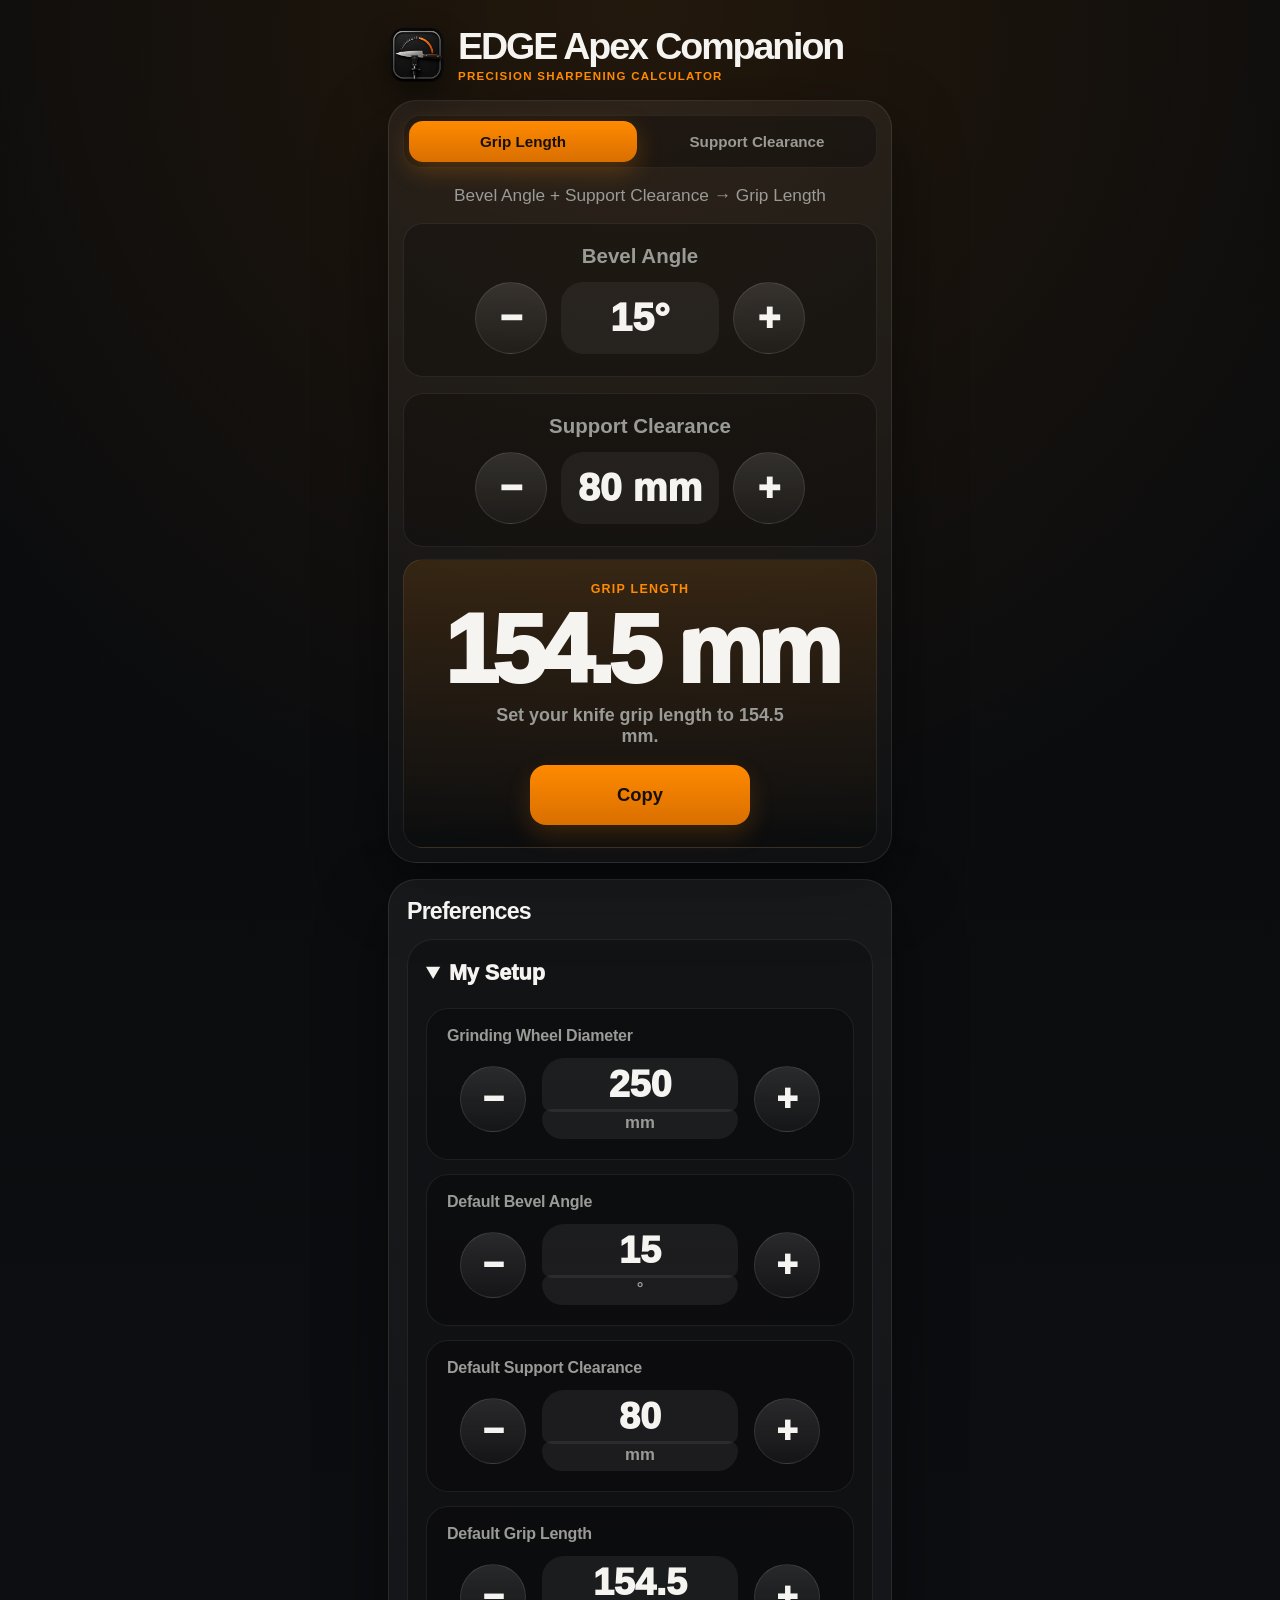
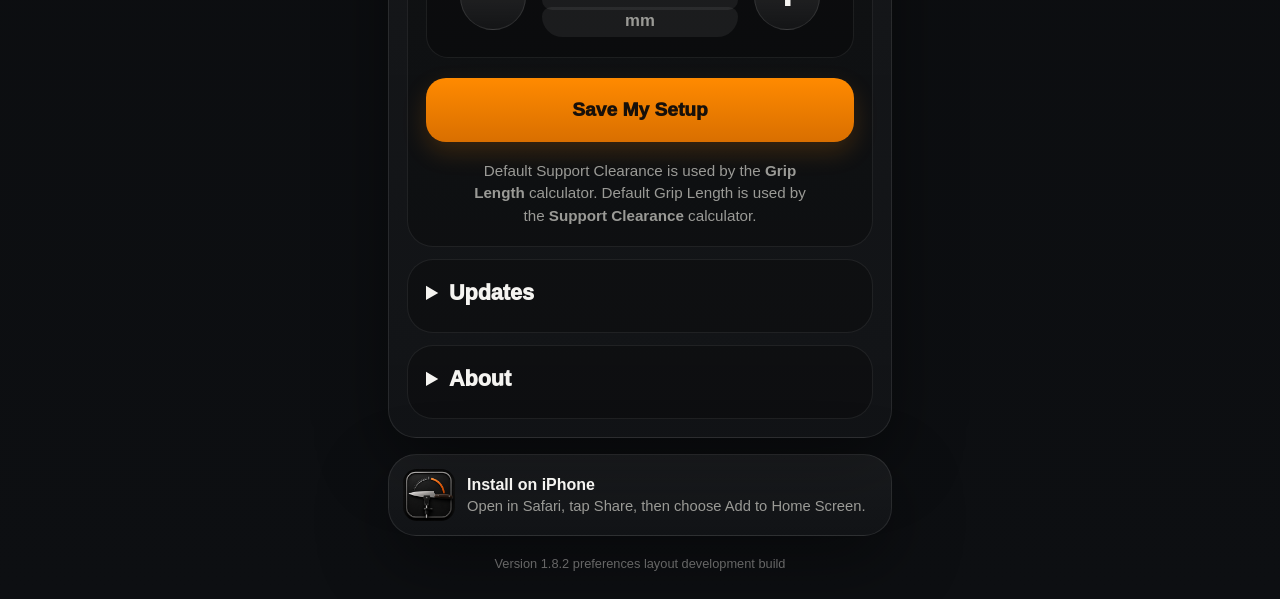
==== commit 0296001c: "v1.8.2" ====
--- a/index.html
+++ b/index.html
@@ -3,7 +3,7 @@
 <head>
   <meta charset="utf-8">
   <meta name="viewport" content="width=device-width, initial-scale=1, viewport-fit=cover">
-  <title>EDGE Apex Companion v1.8.1</title>
+  <title>EDGE Apex Companion v1.8.2</title>
   <meta name="description" content="Grip Length and Support Clearance calculator for the EDGE Apex workflow.">
   <meta name="theme-color" content="#0D0F12">
   <meta name="apple-mobile-web-app-capable" content="yes">
@@ -153,7 +153,7 @@
 
       <details class="preference-section">
         <summary>Updates</summary>
-        <p class="about-copy"><strong>Current version:</strong> 1.8.1</p>
+        <p class="about-copy"><strong>Current version:</strong> 1.8.2</p>
         <button class="secondary-action" type="button" onclick="checkForUpdate(true)">Check for Update</button>
         <p class="about-copy">If a Home Screen app does not refresh after an update, close it completely and reopen it. If needed, remove it from the Home Screen and add it again from Safari.</p>
       </details>
@@ -194,7 +194,7 @@
       <button class="secondary-action" type="button" onclick="updateNow()">Update Now</button>
     </section>
 
-    <footer class="footer">Version 1.8.1 preferences polish development build</footer>
+    <footer class="footer">Version 1.8.2 preferences layout development build</footer>
   </main>
 
   <div id="toast" role="status">Copied</div>
--- a/src/style.css
+++ b/src/style.css
@@ -600,3 +600,138 @@
     font-size: 1.02rem;
   }
 }
+
+
+/* v1.8.2 Preferences layout: units centered below numbers */
+.preferences-card {
+  padding: 18px;
+}
+
+.preference-section {
+  padding: 18px;
+  border-radius: 26px;
+}
+
+.preference-section summary {
+  font-size: 1.35rem;
+  font-weight: 950;
+  padding: 2px 0 8px;
+}
+
+.preference-section .field-card {
+  padding: 18px 16px 20px;
+  border-radius: 22px;
+  margin-top: 14px;
+}
+
+.preference-section .field-card label {
+  text-align: left;
+  font-size: 1rem;
+  font-weight: 750;
+  margin: 0 0 14px 4px;
+  letter-spacing: -.015em;
+}
+
+.preference-section .control {
+  display: grid;
+  grid-template-columns: 66px minmax(132px, 1fr) 66px;
+  grid-template-rows: 52px 28px;
+  max-width: 360px;
+  gap: 0 16px;
+  align-items: center;
+  justify-content: center;
+  margin: 0 auto;
+}
+
+.preference-section .control button {
+  width: 66px;
+  height: 66px;
+  font-size: 2.25rem;
+  align-self: center;
+}
+
+.preference-section .control button:first-of-type {
+  grid-column: 1;
+  grid-row: 1 / span 2;
+}
+
+.preference-section .control button:last-of-type {
+  grid-column: 3;
+  grid-row: 1 / span 2;
+}
+
+.preference-section .control input {
+  grid-column: 2;
+  grid-row: 1;
+  width: 100%;
+  height: 54px;
+  min-width: 0;
+  font-size: 2.35rem;
+  line-height: 1;
+  border-radius: 22px 22px 10px 10px;
+  background: rgba(255,255,255,.065);
+  padding: 0 8px;
+}
+
+.preference-section .control span {
+  grid-column: 2;
+  grid-row: 2;
+  display: block;
+  width: 100%;
+  height: 30px;
+  line-height: 28px;
+  margin-top: -1px;
+  border-radius: 10px 10px 22px 22px;
+  background: rgba(255,255,255,.065);
+  color: var(--muted);
+  font-size: 1.05rem;
+  font-weight: 850;
+  text-align: center;
+}
+
+.preference-section .primary-action {
+  margin-top: 20px;
+  min-height: 64px;
+  border-radius: 20px;
+  font-size: 1.2rem;
+}
+
+.preference-note {
+  margin-top: 18px;
+  font-size: .95rem;
+  line-height: 1.5;
+}
+
+@media (max-width: 380px) {
+  .preferences-card {
+    padding: 14px;
+  }
+
+  .preference-section {
+    padding: 14px;
+  }
+
+  .preference-section .control {
+    grid-template-columns: 58px minmax(116px, 1fr) 58px;
+    grid-template-rows: 48px 26px;
+    gap: 0 10px;
+    max-width: 310px;
+  }
+
+  .preference-section .control button {
+    width: 58px;
+    height: 58px;
+    font-size: 2rem;
+  }
+
+  .preference-section .control input {
+    height: 50px;
+    font-size: 2rem;
+  }
+
+  .preference-section .control span {
+    height: 27px;
+    line-height: 25px;
+    font-size: .96rem;
+  }
+}
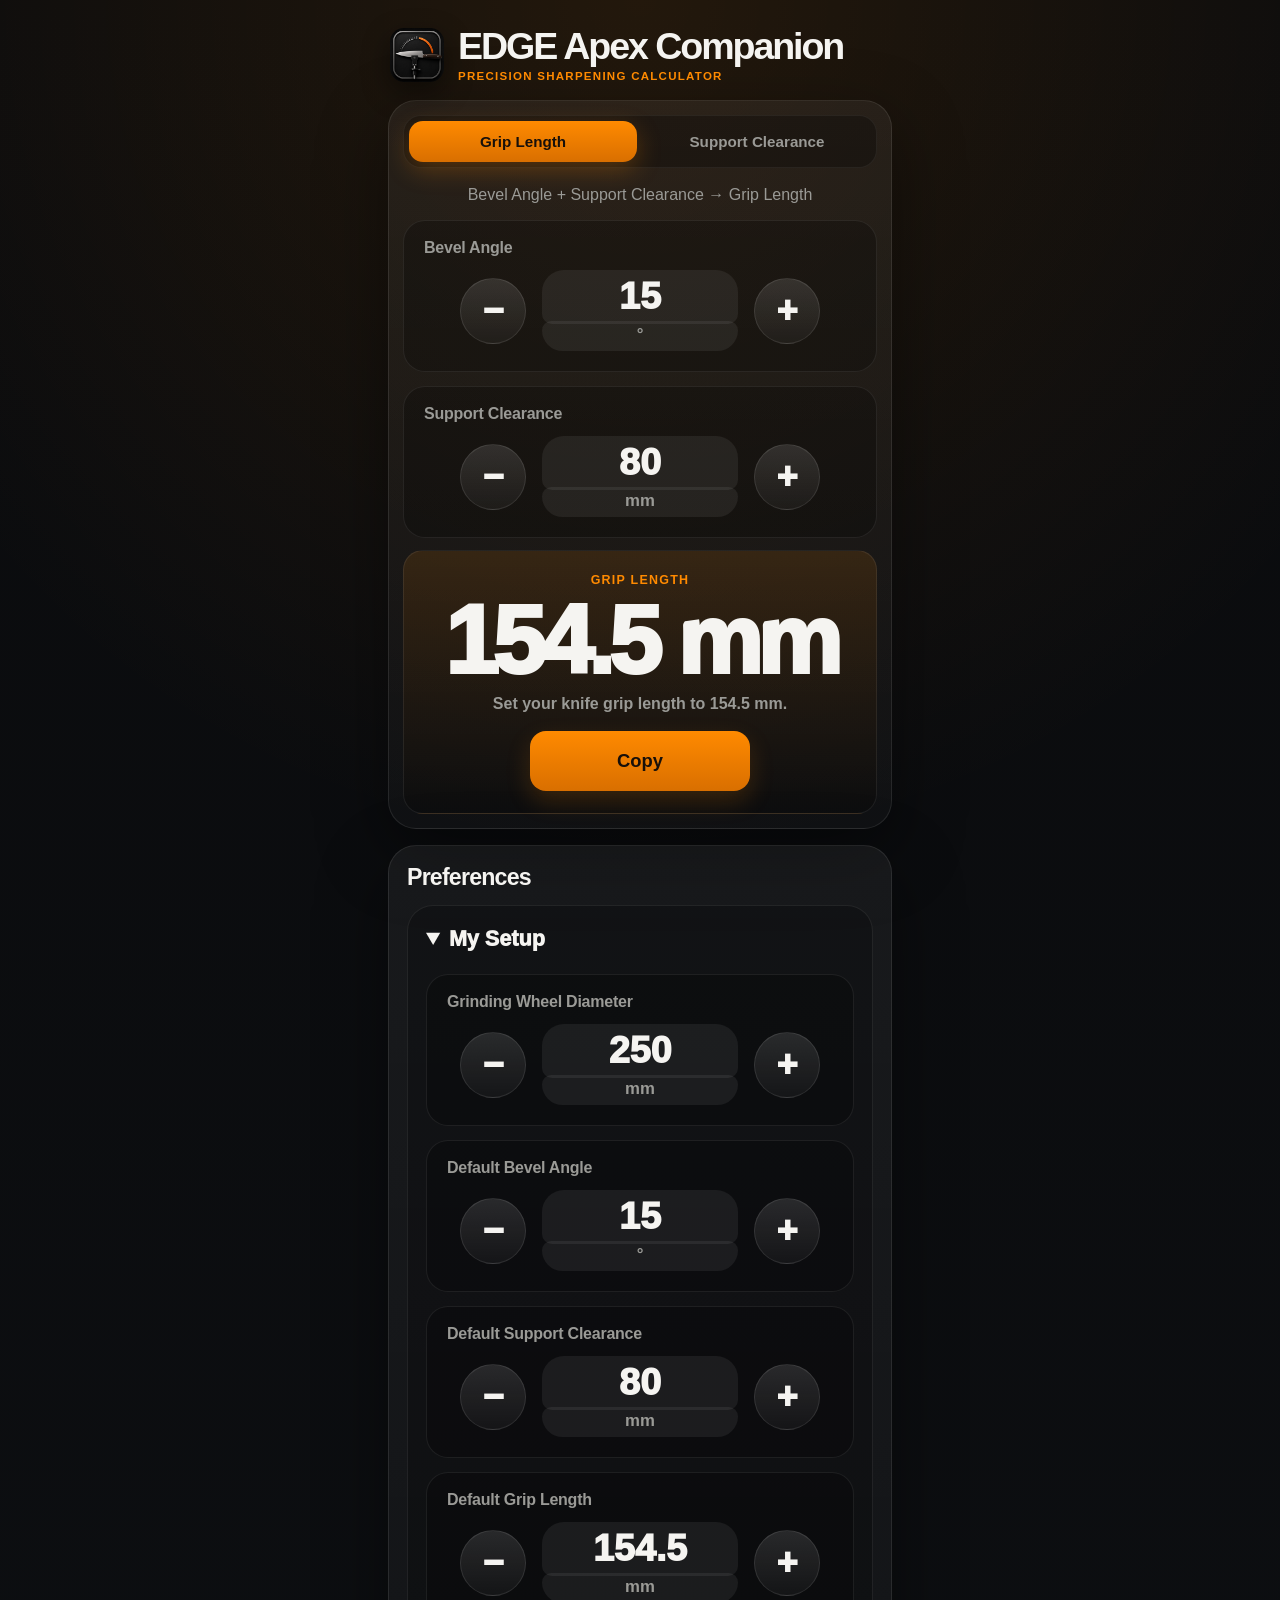
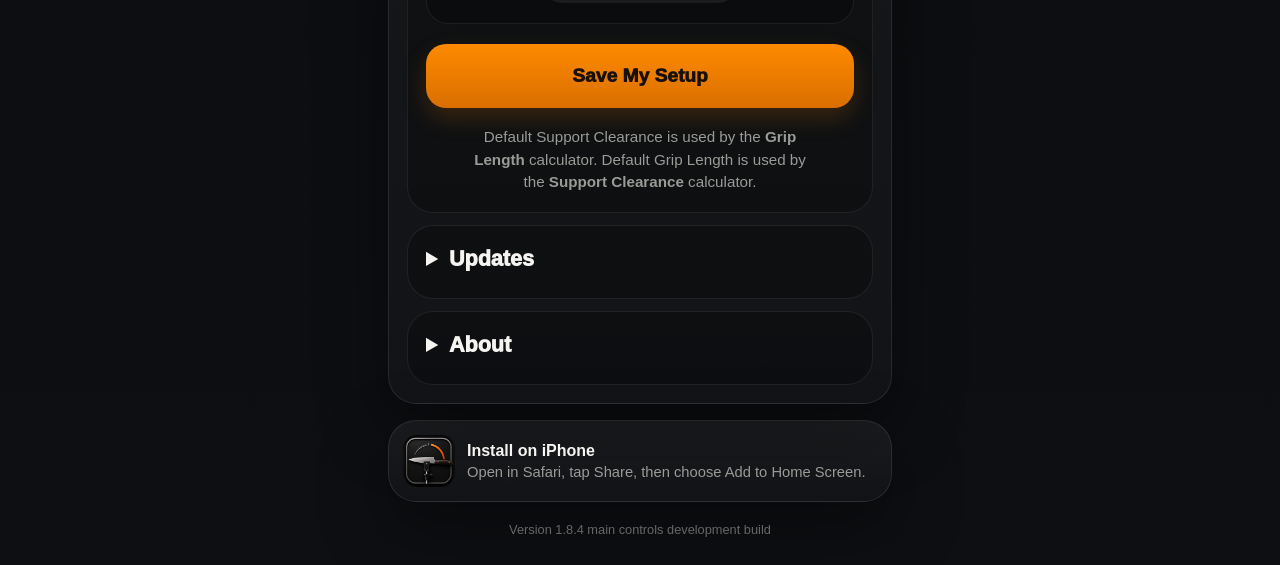
==== commit b7bc15bc: "v1.8.4" ====
--- a/index.html
+++ b/index.html
@@ -3,7 +3,7 @@
 <head>
   <meta charset="utf-8">
   <meta name="viewport" content="width=device-width, initial-scale=1, viewport-fit=cover">
-  <title>EDGE Apex Companion v1.8.2</title>
+  <title>EDGE Apex Companion v1.8.4</title>
   <meta name="description" content="Grip Length and Support Clearance calculator for the EDGE Apex workflow.">
   <meta name="theme-color" content="#0D0F12">
   <meta name="apple-mobile-web-app-capable" content="yes">
@@ -153,7 +153,7 @@
 
       <details class="preference-section">
         <summary>Updates</summary>
-        <p class="about-copy"><strong>Current version:</strong> 1.8.2</p>
+        <p class="about-copy"><strong>Current version:</strong> 1.8.4</p>
         <button class="secondary-action" type="button" onclick="checkForUpdate(true)">Check for Update</button>
         <p class="about-copy">If a Home Screen app does not refresh after an update, close it completely and reopen it. If needed, remove it from the Home Screen and add it again from Safari.</p>
       </details>
@@ -194,7 +194,7 @@
       <button class="secondary-action" type="button" onclick="updateNow()">Update Now</button>
     </section>
 
-    <footer class="footer">Version 1.8.2 preferences layout development build</footer>
+    <footer class="footer">Version 1.8.4 main controls development build</footer>
   </main>
 
   <div id="toast" role="status">Copied</div>
--- a/src/style.css
+++ b/src/style.css
@@ -735,3 +735,112 @@
     font-size: .96rem;
   }
 }
+
+
+/* v1.8.4 main calculator controls styled like My Setup */
+.calculator-card .field-card {
+  text-align: left;
+  padding: 18px 16px 20px;
+  border-radius: 22px;
+  margin-top: 14px;
+}
+
+.calculator-card .field-card label {
+  text-align: left;
+  font-size: 1rem;
+  font-weight: 750;
+  margin: 0 0 14px 4px;
+  letter-spacing: -.015em;
+}
+
+.calculator-card .control {
+  display: grid;
+  grid-template-columns: 66px minmax(132px, 1fr) 66px;
+  grid-template-rows: 52px 28px;
+  max-width: 360px;
+  gap: 0 16px;
+  align-items: center;
+  justify-content: center;
+  margin: 0 auto;
+}
+
+.calculator-card .control button {
+  width: 66px;
+  height: 66px;
+  font-size: 2.25rem;
+  align-self: center;
+}
+
+.calculator-card .control button:first-of-type {
+  grid-column: 1;
+  grid-row: 1 / span 2;
+}
+
+.calculator-card .control button:last-of-type {
+  grid-column: 3;
+  grid-row: 1 / span 2;
+}
+
+.calculator-card .control input {
+  grid-column: 2;
+  grid-row: 1;
+  width: 100%;
+  height: 54px;
+  min-width: 0;
+  font-size: 2.35rem;
+  line-height: 1;
+  border-radius: 22px 22px 10px 10px;
+  background: rgba(255,255,255,.065);
+  padding: 0 8px;
+}
+
+.calculator-card .control span {
+  grid-column: 2;
+  grid-row: 2;
+  display: block;
+  width: 100%;
+  height: 30px;
+  line-height: 28px;
+  margin-top: -1px;
+  border-radius: 10px 10px 22px 22px;
+  background: rgba(255,255,255,.065);
+  color: var(--muted);
+  font-size: 1.05rem;
+  font-weight: 850;
+  text-align: center;
+}
+
+.calculator-card .mode-note {
+  font-size: 1rem;
+  line-height: 1.35;
+}
+
+.calculator-card .result-help {
+  font-size: 1rem;
+}
+
+@media (max-width: 380px) {
+  .calculator-card .control {
+    grid-template-columns: 58px minmax(116px, 1fr) 58px;
+    grid-template-rows: 48px 26px;
+    gap: 0 10px;
+    max-width: 310px;
+  }
+
+  .calculator-card .control button {
+    width: 58px;
+    height: 58px;
+    font-size: 2rem;
+  }
+
+  .calculator-card .control input {
+    height: 50px;
+    font-size: 2rem;
+  }
+
+  .calculator-card .control span {
+    height: 27px;
+    line-height: 25px;
+    font-size: .96rem;
+  }
+}
